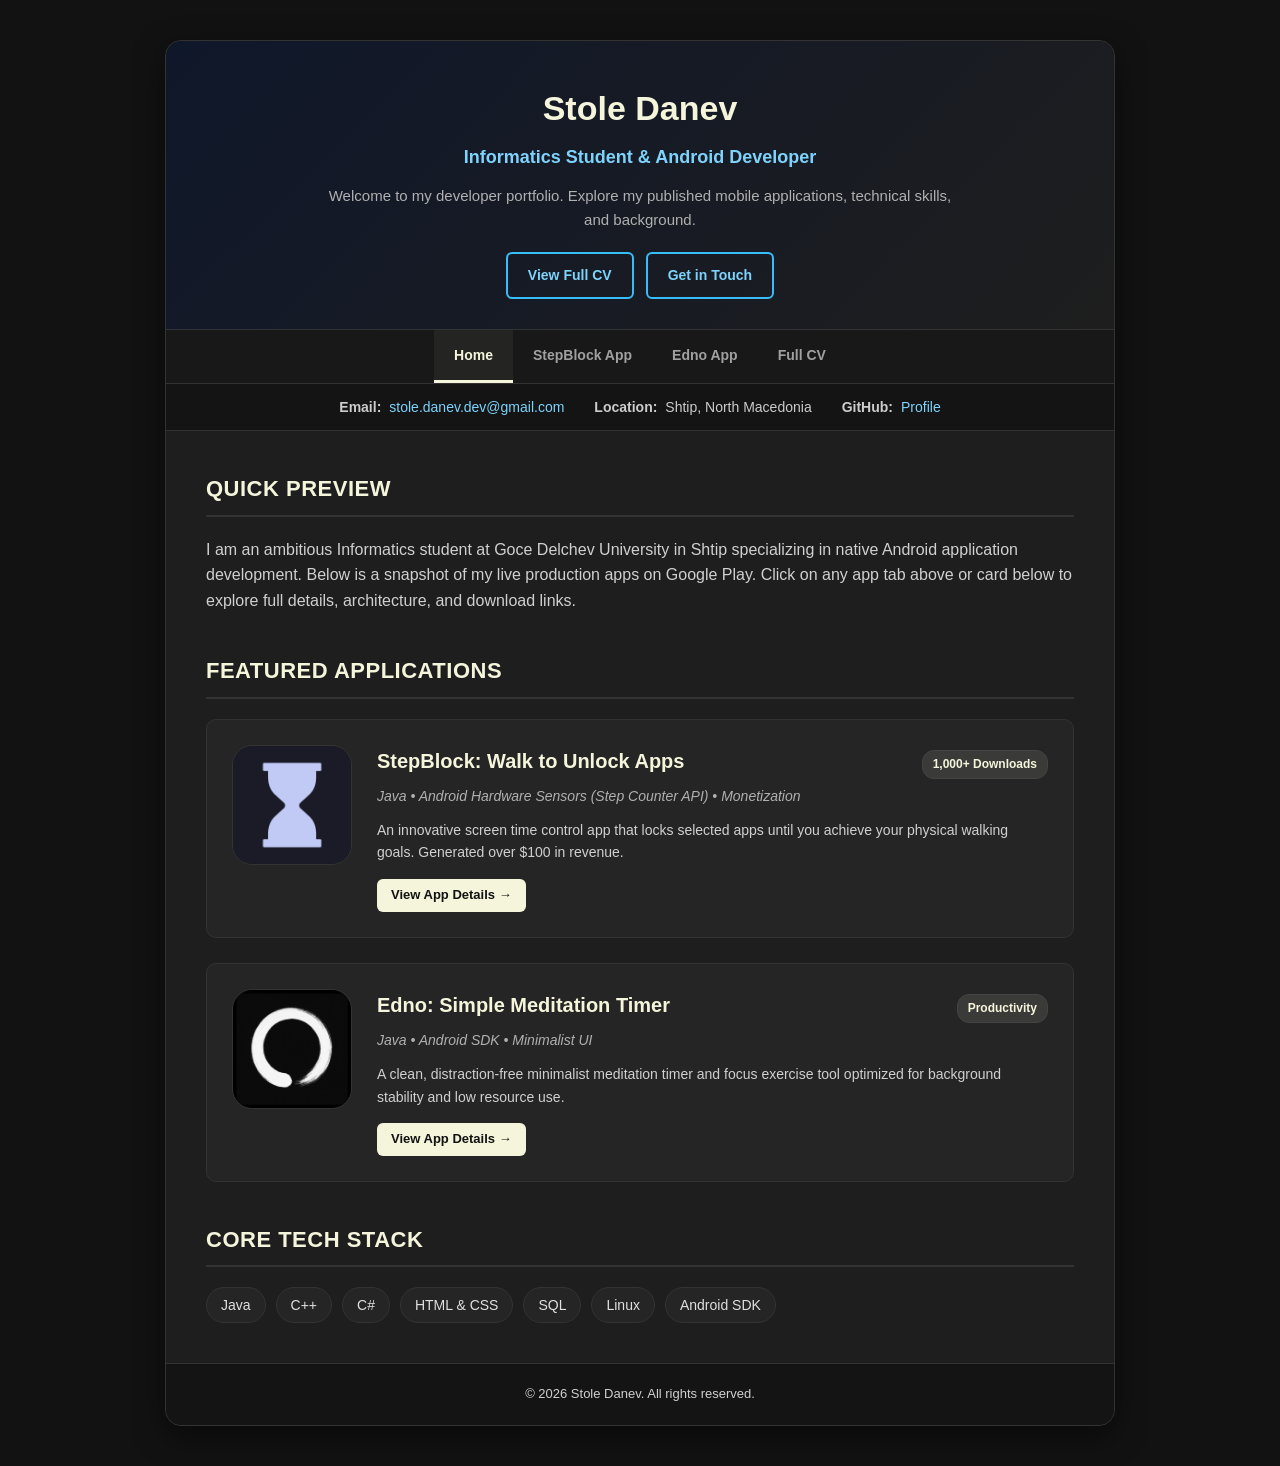
==== index.html @ 209fe96e "Add files via upload" ====
<!DOCTYPE html>
<html lang="en">
<head>
    <meta charset="UTF-8">
    <meta name="viewport" content="width=device-width, initial-scale=1.0">
    <title>Stole Danev - Developer Portfolio</title>
    <link rel="stylesheet" href="style.css">
</head>
<body>

<div class="page-container">
    <header>
        <h1>Stole Danev</h1>
        <p class="subtitle-role">Informatics Student & Android Developer</p>
        <p class="tagline">Welcome to my developer portfolio. Explore my published mobile applications, technical skills, and background.</p>
        <div class="hero-buttons">
            <a href="CV.html" class="btn btn-outline">View Full CV</a>
            <a href="mailto:stole.danev.dev@gmail.com" class="btn btn-outline">Get in Touch</a>
        </div>
    </header>

    <!-- Navigation Tabs -->
    <nav class="nav-tabs">
        <a href="index.html" class="active">Home</a>
        <a href="stepblock.html">StepBlock App</a>
        <a href="edno.html">Edno App</a>
        <a href="CV.html">Full CV</a>
    </nav>

    <!-- Contact Info Bar (Email & Location only) -->
    <div class="contact-info">
        <div><strong>Email:</strong> <a href="mailto:stole.danev.dev@gmail.com">stole.danev.dev@gmail.com</a></div>
        <div><strong>Location:</strong> Shtip, North Macedonia</div>
        <div><strong>GitHub:</strong> <a href="https://github.com/StoleDanev" target="_blank">Profile</a></div>
    </div>

    <div class="main-content">
        <!-- Quick Preview / About Section -->
        <section>
            <h2>Quick Preview</h2>
            <p>I am an ambitious Informatics student at Goce Delchev University in Shtip specializing in native Android application development. Below is a snapshot of my live production apps on Google Play. Click on any app tab above or card below to explore full details, architecture, and download links.</p>
        </section>

        <!-- Featured Apps Preview Grid -->
        <section>
            <h2>Featured Applications</h2>
            <div class="apps-grid">
                
                <!-- App 1 Preview -->
                <div class="app-card">
                    <div class="app-detail-layout">
                        <div class="app-logo-box">
                            <!-- Replace src with your actual logo image path, e.g., src="images/stepblock-logo.png" -->
                            <img src="stepblock-logo.png" alt="StepBlock Logo" onerror="this.style.display='none'; this.nextElementSibling.style.display='block';">
                            <div class="app-logo-placeholder" style="display:none;">StepBlock Logo</div>
                        </div>
                        <div class="app-info-content">
                            <div class="app-header">
                                <span class="app-title"><a href="stepblock.html">StepBlock: Walk to Unlock Apps</a></span>
                                <span class="app-badge">1,000+ Downloads</span>
                            </div>
                            <div class="app-tech">Java • Android Hardware Sensors (Step Counter API) • Monetization</div>
                            <p style="color: #d0d0d0; font-size: 14px; margin-bottom: 15px;">
                                An innovative screen time control app that locks selected apps until you achieve your physical walking goals. Generated over $100 in revenue.
                            </p>
                            <a href="stepblock.html" class="btn" style="font-size: 13px; padding: 6px 14px;">View App Details &rarr;</a>
                        </div>
                    </div>
                </div>

                <!-- App 2 Preview -->
                <div class="app-card">
                    <div class="app-detail-layout">
                        <div class="app-logo-box">
                            <!-- Replace src with your actual logo image path, e.g., src="images/edno-logo.png" -->
                            <img src="edno-logo.png" alt="Edno Logo" onerror="this.style.display='none'; this.nextElementSibling.style.display='block';">
                            <div class="app-logo-placeholder" style="display:none;">Edno Logo</div>
                        </div>
                        <div class="app-info-content">
                            <div class="app-header">
                                <span class="app-title"><a href="edno.html">Edno: Simple Meditation Timer</a></span>
                                <span class="app-badge">Productivity</span>
                            </div>
                            <div class="app-tech">Java • Android SDK • Minimalist UI</div>
                            <p style="color: #d0d0d0; font-size: 14px; margin-bottom: 15px;">
                                A clean, distraction-free minimalist meditation timer and focus exercise tool optimized for background stability and low resource use.
                            </p>
                            <a href="edno.html" class="btn" style="font-size: 13px; padding: 6px 14px;">View App Details &rarr;</a>
                        </div>
                    </div>
                </div>

            </div>
        </section>

        <!-- Technical Skills Quick Look -->
        <section>
            <h2>Core Tech Stack</h2>
            <ul class="skills-list">
                <li>Java</li>
                <li>C++</li>
                <li>C#</li>
                <li>HTML & CSS</li>
                <li>SQL</li>
                <li>Linux</li>
                <li>Android SDK</li>
            </ul>
        </section>
    </div>

    <footer>
        <p>&copy; 2026 Stole Danev. All rights reserved.</p>
    </footer>
</div>

</body>
</html>
---- style.css ----
* {
    box-sizing: border-box;
    margin: 0;
    padding: 0;
}

body {
    font-family: -apple-system, BlinkMacSystemFont, "Segoe UI", Roboto, Helvetica, Arial, sans-serif;
    background-color: #121212;
    color: #e0e0e0;
    line-height: 1.6;
    padding: 20px;
}

/* Global Link Rules (Soft Ice Blue Off-Color) */
a, a:link, a:visited {
    color: #7dd3fc;
    text-decoration: none;
    transition: color 0.2s ease;
}

a:hover {
    color: #F5F5DC;
    text-decoration: underline;
}

.page-container {
    max-width: 950px;
    margin: 20px auto;
    background: #1e1e1e;
    border-radius: 16px;
    box-shadow: 0 10px 30px rgba(0,0,0,0.5);
    border: 1px solid #333;
    overflow: hidden;
}

/* Header & Hero Section */
header {
    background: linear-gradient(135deg, #0f172a 0%, #1e1e1e 100%);
    color: #ffffff;
    padding: 40px 40px 30px 40px;
    text-align: center;
    border-bottom: 1px solid #333;
}

header h1 {
    font-size: 34px;
    margin-bottom: 8px;
    color: #F5F5DC;
}

header p.subtitle-role {
    font-size: 18px;
    color: #7dd3fc;
    margin-bottom: 12px;
    font-weight: 600;
}

header p.tagline {
    font-size: 15px;
    color: #b0b0b0;
    max-width: 650px;
    margin: 0 auto 20px auto;
}

/* Navigation Tabs Bar */
nav.nav-tabs {
    background-color: #181818;
    display: flex;
    justify-content: center;
    flex-wrap: wrap;
    border-bottom: 1px solid #333;
}

nav.nav-tabs a,
nav.nav-tabs a:link,
nav.nav-tabs a:visited {
    color: #a0a0a0;
    text-decoration: none;
    padding: 14px 20px;
    font-weight: 600;
    font-size: 14px;
    transition: all 0.2s ease;
    border-bottom: 3px solid transparent;
}

nav.nav-tabs a:hover {
    color: #F5F5DC;
    background-color: rgba(255, 255, 255, 0.03);
}

nav.nav-tabs a.active,
nav.nav-tabs a.active:visited {
    color: #F5F5DC;
    border-bottom-color: #F5F5DC;
    background-color: rgba(245, 245, 220, 0.05);
}

/* Contact Bar */
.contact-info {
    display: flex;
    flex-wrap: wrap;
    justify-content: center;
    gap: 30px;
    background-color: #141414;
    padding: 12px 40px;
    font-size: 14px;
    color: #cccccc;
    border-bottom: 1px solid #333;
}

.contact-info div {
    display: flex;
    align-items: center;
    gap: 8px;
}

.contact-info a,
.contact-info a:link,
.contact-info a:visited {
    color: #7dd3fc;
    text-decoration: none;
}

.contact-info a:hover {
    text-decoration: underline;
    color: #F5F5DC;
}

/* Main Content Layout */
.main-content {
    padding: 40px;
}

section {
    margin-bottom: 40px;
}

section:last-child {
    margin-bottom: 0;
}

h2 {
    font-size: 22px;
    color: #F5F5DC;
    border-bottom: 2px solid #333;
    padding-bottom: 8px;
    margin-bottom: 20px;
    text-transform: uppercase;
    letter-spacing: 0.5px;
}

p {
    color: #d0d0d0;
}

/* Buttons */
.hero-buttons {
    display: flex;
    justify-content: center;
    gap: 12px;
    flex-wrap: wrap;
    margin-top: 15px;
}

.btn,
.btn:link,
.btn:visited {
    background-color: #F5F5DC;
    color: #121212;
    padding: 10px 20px;
    border-radius: 6px;
    text-decoration: none;
    font-weight: 600;
    font-size: 14px;
    transition: background 0.2s;
    display: inline-block;
}

.btn:hover {
    background-color: #e5e5cc;
    color: #121212;
    text-decoration: none;
}

.btn-outline,
.btn-outline:link,
.btn-outline:visited {
    background-color: transparent;
    color: #7dd3fc;
    border: 2px solid #38bdf8;
}

.btn-outline:hover {
    border-color: #F5F5DC;
    background-color: rgba(245, 245, 220, 0.05);
    color: #F5F5DC;
    text-decoration: none;
}

/* App Preview & Detail Layout */
.app-detail-layout {
    display: grid;
    grid-template-columns: 120px 1fr;
    gap: 25px;
    align-items: flex-start;
}

.app-logo-box {
    width: 120px;
    height: 120px;
    background: #252525;
    border-radius: 20px;
    display: flex;
    align-items: center;
    justify-content: center;
    overflow: hidden;
    border: 1px solid #333;
    flex-shrink: 0;
}

.app-logo-box img {
    width: 100%;
    height: 100%;
    object-fit: cover;
}

.app-logo-placeholder {
    font-size: 12px;
    color: #888;
    text-align: center;
    padding: 10px;
    font-weight: 600;
}

/* App Cards Grid */
.apps-grid {
    display: grid;
    grid-template-columns: 1fr;
    gap: 25px;
}

.app-card {
    background: #252525;
    border: 1px solid #333;
    border-radius: 10px;
    padding: 25px;
    transition: transform 0.2s, box-shadow 0.2s;
}

.app-card:hover {
    transform: translateY(-2px);
    box-shadow: 0 6px 20px rgba(0,0,0,0.6);
    border-color: #444;
}

.app-header {
    display: flex;
    justify-content: space-between;
    align-items: baseline;
    margin-bottom: 6px;
    flex-wrap: wrap;
    gap: 10px;
}

.app-title {
    font-size: 20px;
    font-weight: bold;
}

.app-title a,
.app-title a:link,
.app-title a:visited {
    color: #F5F5DC;
    text-decoration: none;
}

.app-title a:hover {
    color: #7dd3fc;
    text-decoration: underline;
}

.app-badge {
    background-color: rgba(245, 245, 220, 0.1);
    color: #F5F5DC;
    font-size: 12px;
    font-weight: 600;
    padding: 4px 10px;
    border-radius: 12px;
    border: 1px solid #444;
}

.app-tech {
    font-size: 14px;
    font-style: italic;
    color: #b0b0b0;
    margin-bottom: 12px;
}

/* Content List Styles */
ul.bullet-list {
    padding-left: 20px;
    margin-bottom: 15px;
}

ul.bullet-list li {
    margin-bottom: 8px;
    color: #d0d0d0;
    font-size: 15px;
}

/* CV Entry Item Styling */
.entry {
    margin-bottom: 25px;
}

.entry:last-child {
    margin-bottom: 0;
}

.entry-header {
    display: flex;
    justify-content: space-between;
    align-items: baseline;
    margin-bottom: 4px;
}

.entry-title {
    font-weight: bold;
    font-size: 17px;
    color: #F5F5DC;
}

.entry-title a,
.entry-title a:link,
.entry-title a:visited {
    color: #F5F5DC;
    text-decoration: none;
}

.entry-title a:hover {
    color: #7dd3fc;
    text-decoration: underline;
}

.entry-date {
    font-size: 14px;
    color: #888;
    font-weight: 500;
}

.entry-subtitle {
    font-style: italic;
    color: #b0b0b0;
    margin-bottom: 10px;
    font-size: 15px;
}

/* Skills Badges */
.skills-list {
    display: flex;
    flex-wrap: wrap;
    gap: 10px;
    list-style: none;
    padding-left: 0;
}

.skills-list li {
    background-color: #252525;
    color: #e0e0e0;
    padding: 6px 14px;
    border-radius: 20px;
    font-size: 14px;
    font-weight: 500;
    border: 1px solid #333;
}

/* CTA Card / Highlights */
.cta-card {
    background: #252525;
    padding: 30px;
    border-radius: 10px;
    text-align: center;
    border: 1px solid #333;
}

.cta-card h2 {
    border: none;
    margin-bottom: 10px;
}

.cta-card p {
    color: #b0b0b0;
    margin-bottom: 20px;
    font-size: 15px;
}

/* Footer */
footer {
    background-color: #141414;
    color: #888;
    text-align: center;
    padding: 20px;
    font-size: 13px;
    border-top: 1px solid #333;
}

/* Mobile Responsiveness */
@media (max-width: 650px) {
    header, .main-content {
        padding: 20px;
    }
    .contact-info {
        padding: 15px 20px;
        flex-direction: column;
        align-items: flex-start;
        gap: 10px;
    }
    .app-detail-layout {
        grid-template-columns: 1fr;
        text-align: center;
    }
    .app-logo-box {
        margin: 0 auto;
    }
}

/* Carousel Component Styles (2 items per view) */
        .carousel-container {
            position: relative;
            max-width: 650px; /* Wider to accommodate 2 screenshots side by side */
            margin: 0 auto;
            overflow: hidden;
            border-radius: 12px;
            box-shadow: 0 4px 20px rgba(0,0,0,0.4);
            border: 1px solid #333;
            background: #1e1e1e;
        }

        .carousel-track {
            display: flex;
            transition: transform 0.4s ease-in-out;
            width: 100%;
        }

        .carousel-group {
            min-width: 100%;
            display: flex;
            gap: 15px;
            padding: 15px;
            box-sizing: border-box;
            justify-content: center;
        }

        .carousel-slide {
            flex: 1;
            height: 480px;
            display: flex;
            align-items: center;
            justify-content: center;
            background: #252525;
            color: #888;
            font-size: 14px;
            font-weight: 600;
            border-radius: 8px;
            overflow: hidden;
            border: 1px solid #333;
            user-select: none;
        }

        .carousel-slide img {
            width: 100%;
            height: 100%;
            object-fit: contain;
            object-position: center;
        }

        /* Navigation Buttons */
        .carousel-btn {
            position: absolute;
            top: 50%;
            transform: translateY(-50%);
            background: rgba(0, 0, 0, 0.6);
            color: #fff;
            border: none;
            width: 36px;
            height: 36px;
            border-radius: 50%;
            cursor: pointer;
            display: flex;
            align-items: center;
            justify-content: center;
            font-size: 18px;
            transition: background 0.2s ease;
            z-index: 10;
        }

        .carousel-btn:hover {
            background: rgba(0, 0, 0, 0.9);
        }

        .carousel-btn.prev { left: 10px; }
        .carousel-btn.next { right: 10px; }

        /* Indicator Dots (2 slides total now since each holds 2 screenshots) */
        .carousel-dots {
            display: flex;
            justify-content: center;
            gap: 8px;
            margin-top: 15px;
        }

        .dot {
            width: 10px;
            height: 10px;
            border-radius: 50%;
            background: #444;
            cursor: pointer;
            transition: background 0.3s ease;
        }

        .dot.active {
            background: #007acc;
        }

        /* Responsive adjustment for small phones */
        @media (max-width: 500px) {
            .carousel-group {
                flex-direction: column;
            }
            .carousel-slide {
                height: 350px;
            }
        }
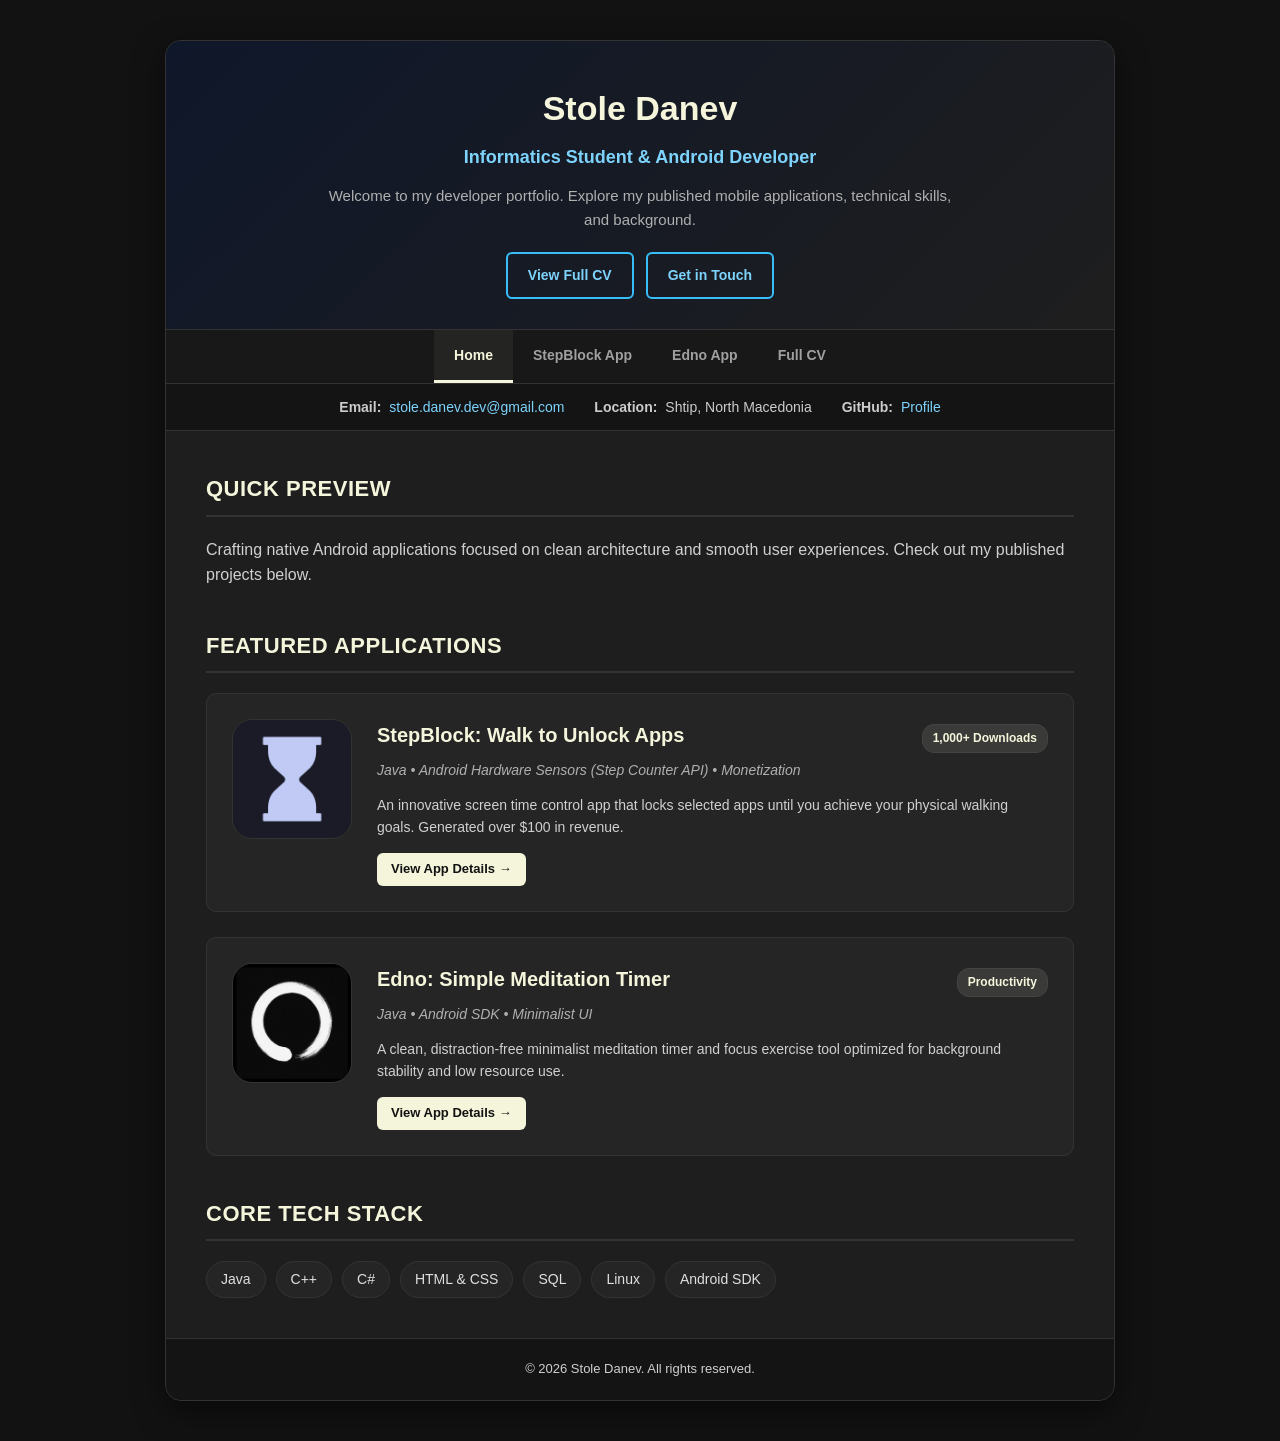
==== commit 2bebf4c2: "Revise introduction in Quick Preview section" ====
--- a/index.html
+++ b/index.html
@@ -38,7 +38,7 @@
         <!-- Quick Preview / About Section -->
         <section>
             <h2>Quick Preview</h2>
-            <p>I am an ambitious Informatics student at Goce Delchev University in Shtip specializing in native Android application development. Below is a snapshot of my live production apps on Google Play. Click on any app tab above or card below to explore full details, architecture, and download links.</p>
+            <p>Crafting native Android applications focused on clean architecture and smooth user experiences. Check out my published projects below.</p>
         </section>
 
         <!-- Featured Apps Preview Grid -->
@@ -114,4 +114,4 @@
 </div>
 
 </body>
-</html>+</html>
